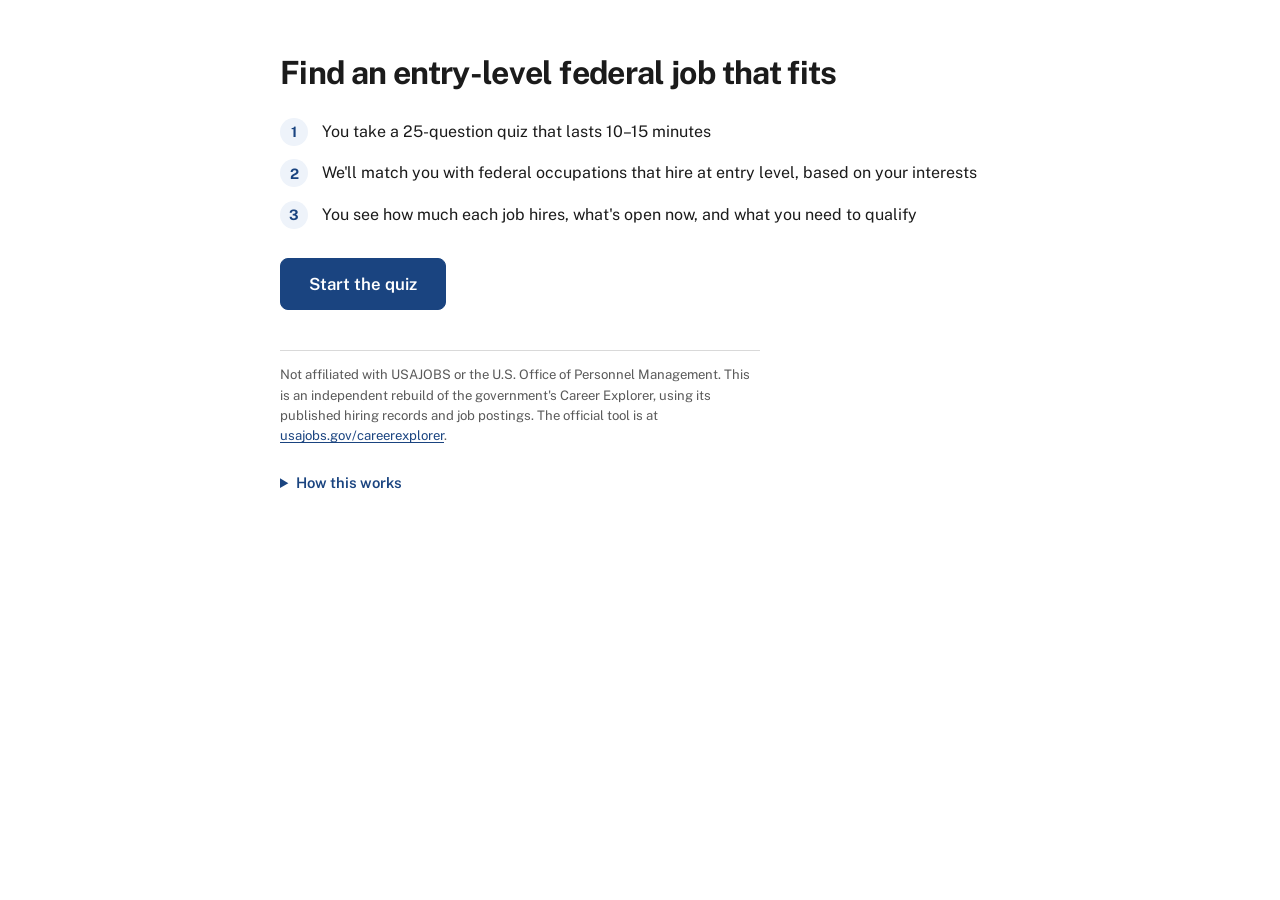
==== site/index.html @ 8470b0a8 "Show the methodology, and the 0-4 ratings behind every result A "How this works" note on the intro e" ====
<!doctype html>
<html lang="en">
<head>
<meta charset="utf-8">
<meta name="viewport" content="width=device-width,initial-scale=1">
<title>Entry-Level Federal Career Explorer</title>
<link rel="preconnect" href="https://fonts.googleapis.com">
<link rel="preconnect" href="https://fonts.gstatic.com" crossorigin>
<link href="https://fonts.googleapis.com/css2?family=Public+Sans:wght@400;600;700&display=swap" rel="stylesheet">
<link rel="stylesheet" href="style.css?v=1787871289">
</head>
<body>
<main>
  <section id="intro">
    <h1>Find an entry-level federal job that fits</h1>
    <ul class="steps">
      <li>You take a <span id="qcount">25</span>-question quiz that lasts 10&ndash;15 minutes</li>
      <li>We'll match you with federal occupations that hire at entry level, based on your interests</li>
      <li>You see how much each job hires, what's open now, and what you need to qualify</li>
    </ul>
    <button id="start">Start the quiz</button>
    <p class="footnote">Not affiliated with USAJOBS or the U.S. Office of Personnel Management.
    This is an independent rebuild of the government's Career Explorer, using its published
    hiring records and job postings. The official tool is at
    <a href="https://www.usajobs.gov/careerexplorer/" target="_blank" rel="noopener">usajobs.gov/careerexplorer</a>.</p>

    <details class="method">
      <summary>How this works</summary>
      <p>Every one of the 302 occupations carries a rating from 0 to 4 on each question:
      0 means that kind of work is not part of the job, 4 means it is the core of it. Your
      answers become 25 numbers too, and occupations are ranked by how closely the two sets
      move together. You can see the ratings behind any result on its card.</p>

      <p>The ratings are a language model's reading of each occupation, based on real job
      postings rather than job titles. They are a judgement, not a measurement, and the
      thing that gets tested is whether the questions tell occupations <em>apart</em> —
      never whether the ratings are right.</p>

      <p>The questions are written and then measured the same way. A question everything
      scores the same on is useless, and two occupations rated alike can never be separated
      by any answer you give. The official 32 questions leave the biggest entry-level
      hirers at 0.17 average similarity to each other; these 25 get that to 0.07.</p>

      <p>Everything else on a card comes from federal records: hires are OPM personnel data
      from 2021 on, averaged per year; openings are current USAJOBS postings, counting only
      those open to the public, students or recent graduates; the education requirement
      combines posting text, OPM's published standard, and what people hired into the job
      actually held.</p>

      <p><a href="https://github.com/abigailhaddad/usajobs-career-explorer" target="_blank" rel="noopener">Code
      and full methodology on GitHub</a>.</p>
    </details>
  </section>

  <section id="quiz" hidden>
    <div class="bar"><i id="progress"></i></div>
    <p class="muted" id="counter"></p>
    <p class="qlabel">How interested are you in doing this at work?</p>
    <p id="qtext"></p>
    <div class="opts" id="opts"></div>
    <div class="nav"><button id="back">Back</button>
      <button id="done" hidden>See results</button></div>
  </section>

  <section id="results" hidden>
    <h1>Your results</h1>
    <p class="muted">Ranked by how well the work matches what you said you wanted.</p>
    <p class="muted" id="trendline"></p>
    <div class="controls">
      <label class="check"><input type="checkbox" id="onlyOpen">
        <span>Only show occupations with a job open right now
          <em>Jobs anyone can apply to — not the ones limited to current federal employees</em>
        </span></label>
      <label class="check"><input type="checkbox" id="onlyReal">
        <span>Hide occupations that barely hire
          <em>Fewer than about 50 permanent entry-level hires a year, across the whole government</em>
        </span></label>
      <button id="edit">Back to the questions</button>
      <button id="retake">Start over</button>
      <button id="copylink">Copy link to these results</button>
    </div>
    <p class="muted" id="filtered"></p>
    <div id="cards"></div>
  </section>
</main>
<script src="app.js?v=1787871271"></script>
</body>
</html>
---- site/style.css ----
:root{--bg:#fff;--fg:#1b1b1b;--mut:#5a5a5a;--line:#d9d9d9;--accent:#1a4480;
--accent-soft:#eef3fa;--good:#0b6b3a;--goodbg:#e7f4ec;--warn:#8a5300;--warnbg:#fdf3e2;
--bad:#8b1a1a;--badbg:#fbeaea;--card:#fff;--shadow:0 1px 2px rgba(27,27,27,.05);}
@media (prefers-color-scheme:dark){:root{--bg:#14161a;--fg:#eceef1;--mut:#a4abb5;--line:#31363e;
--accent:#8fb4e8;--accent-soft:#1d2634;--good:#7ddba4;--goodbg:#14301f;--warn:#f0c479;--warnbg:#33270f;
--bad:#f0a0a0;--badbg:#331616;--card:#191c21;--shadow:none;}}

*{box-sizing:border-box}
body{margin:0;background:var(--bg);color:var(--fg);
font:16px/1.6 "Public Sans",system-ui,-apple-system,"Segoe UI",Roboto,sans-serif}
main{max-width:760px;margin:0 auto;padding:48px 20px 96px}
h1{font-size:2rem;line-height:1.2;letter-spacing:-.02em;margin:.2em 0 .5em}
h2{font-size:1.15rem;line-height:1.35;margin:.4em 0}
a{color:var(--accent);text-underline-offset:2px}
.muted{color:var(--mut);font-size:.9rem}
:focus-visible{outline:2px solid var(--accent);outline-offset:2px;border-radius:4px}

button{font:inherit;font-weight:600;cursor:pointer;border:1px solid var(--line);
background:var(--card);color:var(--fg);border-radius:8px;padding:10px 16px;
transition:border-color .12s,background .12s}
button:hover{border-color:var(--accent)}
#start{background:var(--accent);border-color:var(--accent);color:var(--bg);
padding:12px 28px;font-size:1.05rem}
#start:hover{filter:brightness(1.12)}

/* intro */
.steps{list-style:none;counter-reset:step;padding:0;margin:26px 0 30px;display:grid;gap:16px}
.steps li{counter-increment:step;padding-left:42px;position:relative}
.steps li::before{content:counter(step);position:absolute;left:0;top:-1px;
width:28px;height:28px;border-radius:50%;background:var(--accent-soft);color:var(--accent);
font-weight:700;font-size:.9rem;display:grid;place-items:center}
.footnote{font-size:.82rem;color:var(--mut);border-top:1px solid var(--line);
padding-top:14px;margin-top:40px;max-width:60ch;line-height:1.55}

/* quiz */
.bar{height:4px;background:var(--line);border-radius:2px;overflow:hidden;margin:0 0 10px}
.bar>i{display:block;height:100%;background:var(--accent);transition:width .25s}
#qtext{font-size:1.25rem;line-height:1.45;font-weight:600;margin:6px 0 4px;min-height:3.6em}
.opts{display:grid;gap:10px;margin:18px 0}
.opts button{text-align:left;font-weight:400;padding:13px 16px}
.opts button:hover{background:var(--accent-soft)}
.opts button.sel{border-color:var(--accent);background:var(--accent-soft);font-weight:600}
.nav{display:flex;gap:8px;margin-top:20px}
.nav button{font-weight:400;color:var(--mut)}
.nav button:disabled{opacity:.4;cursor:default}

/* results */
.controls{display:flex;flex-wrap:wrap;gap:16px 24px;align-items:flex-start;margin:20px 0;
padding:16px;border:1px solid var(--line);border-radius:12px;background:var(--card);box-shadow:var(--shadow)}
label{display:flex;gap:6px;align-items:center}
input[type=checkbox]{accent-color:var(--accent);width:17px;height:17px;margin-top:2px}
.check{align-items:flex-start;gap:10px}
.check em{display:block;font-style:normal;font-size:.85rem;color:var(--mut);margin-top:2px}
#retake{margin-left:auto;font-weight:400}

.card{border:1px solid var(--line);border-radius:12px;padding:22px 24px;margin:18px 0;
background:var(--card);box-shadow:var(--shadow)}
.card h2{display:flex;justify-content:space-between;gap:12px;align-items:baseline;margin-top:0}
.card>p.muted{margin:6px 0 12px;line-height:1.55}
.rank{color:var(--mut);font-weight:400;font-size:.9rem;white-space:nowrap}
.flag{display:inline-block;border-radius:999px;padding:3px 11px;font-size:.8rem;
font-weight:600;margin:3px 6px 3px 0}
.f-bad{background:var(--badbg);color:var(--bad)}
.f-warn{background:var(--warnbg);color:var(--warn)}
.f-good{background:var(--goodbg);color:var(--good)}
.facts{display:grid;grid-template-columns:repeat(auto-fit,minmax(170px,1fr));gap:14px;margin:16px 0 4px}
.fact{border-left:3px solid var(--accent-soft);padding-left:12px}
.fact b{display:block;font-size:1.5rem;font-weight:700;letter-spacing:-.01em;line-height:1.2}
details{margin-top:14px}
summary{cursor:pointer;color:var(--accent);font-weight:600;font-size:.92rem}
summary:hover{text-decoration:underline;text-underline-offset:2px}
.joblist{max-height:320px;overflow-y:auto;margin:8px 0}
table{border-collapse:collapse;width:100%;font-size:.9rem;margin-top:10px;
font-variant-numeric:tabular-nums}
td,th{border-bottom:1px solid var(--line);padding:8px 10px;text-align:left}
th{font-weight:600;color:var(--mut)}
.qlabel{color:var(--mut);font-size:.9rem;margin:18px 0 2px}

/* Methodology disclosure on the intro, and the per-card rating tables. */
details.method { margin-top: 1.5rem; font-size: .9rem; color: #555; }
details.method summary { cursor: pointer; font-weight: 600; color: #1a4480; }
details.method p { margin: .75rem 0; line-height: 1.5; }
table.ratings { width: 100%; border-collapse: collapse; margin-top: .5rem; }
table.ratings td { padding: .25rem .5rem; vertical-align: top; border-top: 1px solid #eee; }
table.ratings td.score { width: 2rem; font-weight: 700; text-align: center; color: #1a4480; }
table.ratings tr:first-child td { border-top: 0; }
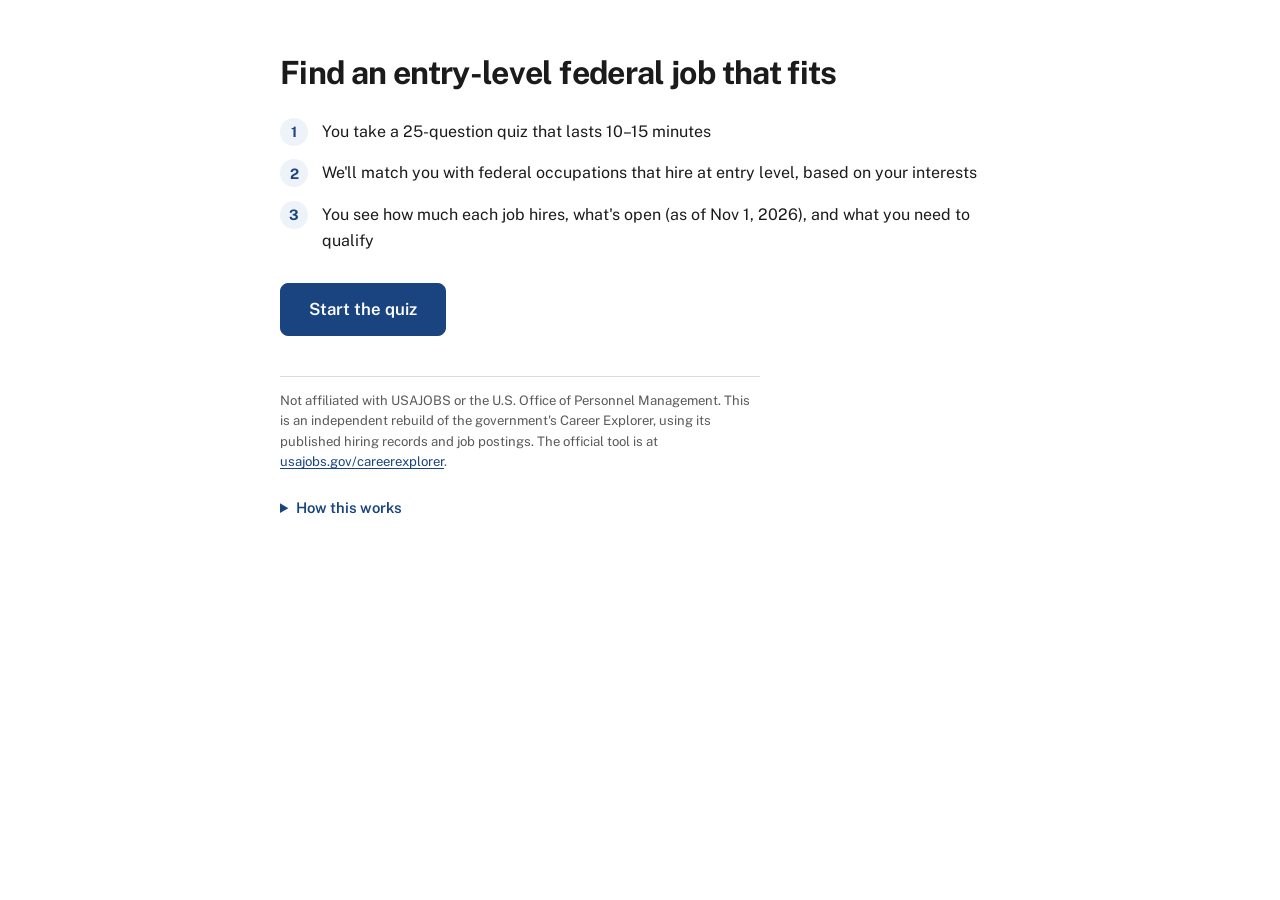
==== commit 6764b1ef: "Refresh data through 2026-11-01 (12-month posting window) Co-Authored-By: Claude Opus 5.5 <noreply@a" ====
--- a/site/index.html
+++ b/site/index.html
@@ -7,7 +7,7 @@
 <link rel="preconnect" href="https://fonts.googleapis.com">
 <link rel="preconnect" href="https://fonts.gstatic.com" crossorigin>
 <link href="https://fonts.googleapis.com/css2?family=Public+Sans:wght@400;600;700&display=swap" rel="stylesheet">
-<link rel="stylesheet" href="style.css?v=1787871289">
+<link rel="stylesheet" href="style.css?v=bae8c506dd">
 </head>
 <body>
 <main>
@@ -16,7 +16,7 @@
     <ul class="steps">
       <li>You take a <span id="qcount">25</span>-question quiz that lasts 10&ndash;15 minutes</li>
       <li>We'll match you with federal occupations that hire at entry level, based on your interests</li>
-      <li>You see how much each job hires, what's open now, and what you need to qualify</li>
+      <li>You see how much each job hires, what's open<span id="asof"></span>, and what you need to qualify</li>
     </ul>
     <button id="start">Start the quiz</button>
     <p class="footnote">Not affiliated with USAJOBS or the U.S. Office of Personnel Management.
@@ -26,29 +26,27 @@
 
     <details class="method">
       <summary>How this works</summary>
-      <p>Every one of the 302 occupations carries a rating from 0 to 4 on each question:
-      0 means that kind of work is not part of the job, 4 means it is the core of it. Your
-      answers become 25 numbers too, and occupations are ranked by how closely the two sets
-      move together. You can see the ratings behind any result on its card.</p>
+      <p>You rate 25 kinds of work by how much you'd want to do them.</p>
 
-      <p>The ratings are a language model's reading of each occupation, based on real job
-      postings rather than job titles. They are a judgement, not a measurement, and the
-      thing that gets tested is whether the questions tell occupations <em>apart</em> —
-      never whether the ratings are right.</p>
+      <p>Every job here has its own score for those same 25 things, from 0 to 4.
+      A 0 means that kind of work isn't part of the job. A 4 means it's most of
+      what the job is. We compare your answers to those scores and show you the
+      closest matches. You can see the scores for any job on its card.</p>
 
-      <p>The questions are written and then measured the same way. A question everything
-      scores the same on is useless, and two occupations rated alike can never be separated
-      by any answer you give. The official 32 questions leave the biggest entry-level
-      hirers at 0.17 average similarity to each other; these 25 get that to 0.07.</p>
+      <p>An AI wrote those scores, reading real job postings for each one rather
+      than going off the job title. We haven't checked every job by hand, so
+      treat the scores as a starting point and not the last word.</p>
 
-      <p>Everything else on a card comes from federal records: hires are OPM personnel data
-      from 2021 on, averaged per year; openings are current USAJOBS postings, counting only
-      those open to the public, students or recent graduates; the education requirement
-      combines posting text, OPM's published standard, and what people hired into the job
-      actually held.</p>
+      <p>The rest of what you see on a card comes from government records: how
+      many people the job hires in a year, how many openings are posted right
+      now, and what education it asks for.</p>
 
-      <p><a href="https://github.com/abigailhaddad/usajobs-career-explorer" target="_blank" rel="noopener">Code
-      and full methodology on GitHub</a>.</p>
+      <p><a href="appendix" target="_blank" rel="noopener">See how the quiz was
+      built</a> — for all 302 jobs, the postings the model read, the questions it
+      was asked, and the scores it gave back.</p>
+
+      <p><a href="https://github.com/abigailhaddad/usajobs-career-explorer/blob/main/METHODOLOGY.md" target="_blank" rel="noopener">Code
+      and full details on GitHub</a>.</p>
     </details>
   </section>
 
@@ -83,6 +81,6 @@
     <div id="cards"></div>
   </section>
 </main>
-<script src="app.js?v=1787871271"></script>
+<script src="app.js?v=a677646649"></script>
 </body>
 </html>
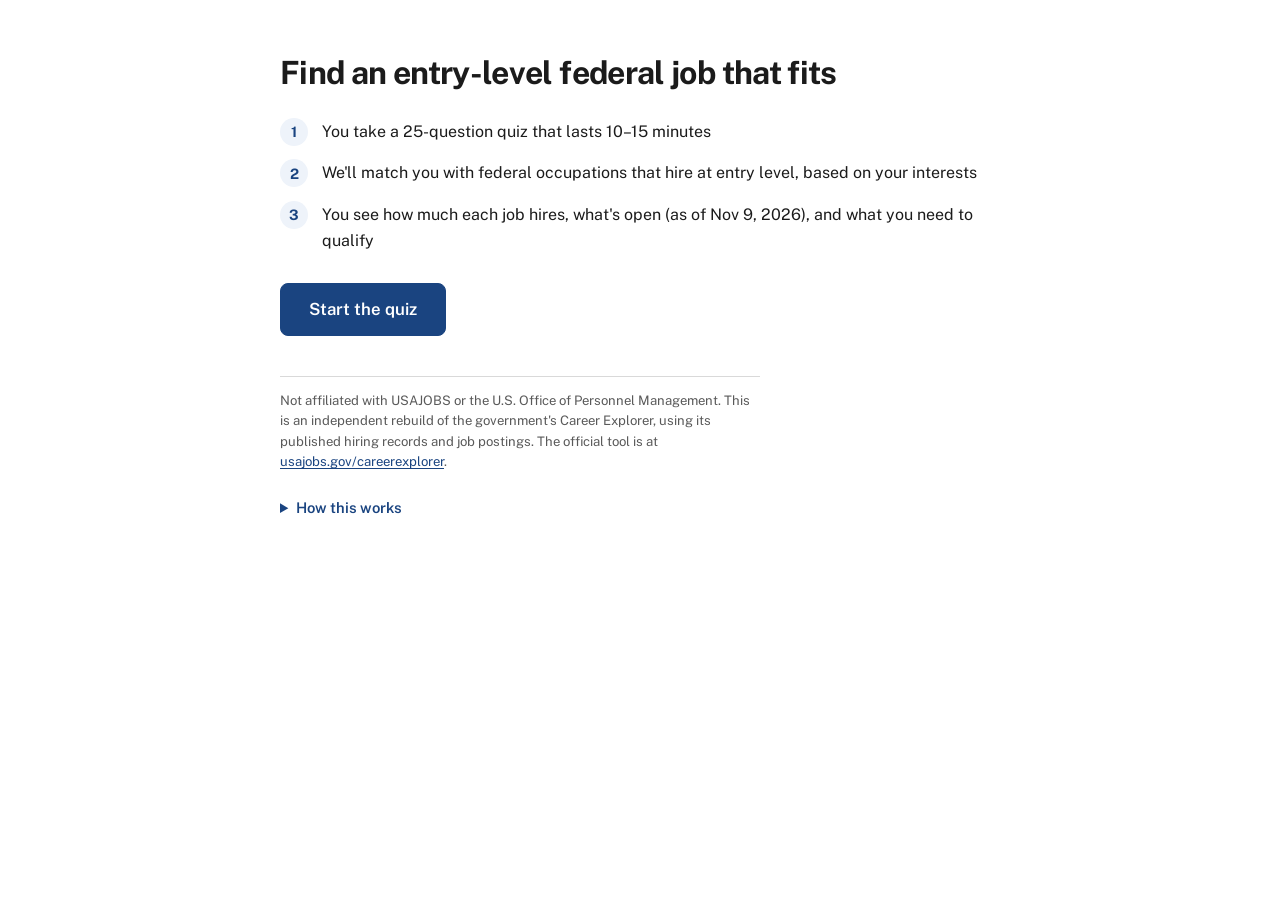
==== commit 815297fe: "Fix the appendix page on phones, dark-mode colours, share tags Co-Authored-By: Claude Fable 5.2 <nor" ====
--- a/site/index.html
+++ b/site/index.html
@@ -4,17 +4,24 @@
 <meta charset="utf-8">
 <meta name="viewport" content="width=device-width,initial-scale=1">
 <title>Entry-Level Federal Career Explorer</title>
+<meta name="description" content="Take a quiz about the work you'd want to do and see which entry-level federal occupations match, how many people each one hires, what is open now, and what you need to qualify.">
+<meta property="og:type" content="website">
+<meta property="og:title" content="Entry-Level Federal Career Explorer">
+<meta property="og:description" content="Take a quiz about the work you'd want to do and see which entry-level federal occupations match, how many people each one hires, what is open now, and what you need to qualify.">
+<meta property="og:url" content="https://usajobs-career-explorer.abigailhaddad.com/">
+<meta name="twitter:card" content="summary">
+<link rel="icon" href="data:image/svg+xml,%3Csvg xmlns='http://www.w3.org/2000/svg' viewBox='0 0 32 32'%3E%3Crect width='32' height='32' rx='6' fill='%231a4480'/%3E%3Ctext x='16' y='23' font-family='sans-serif' font-size='20' font-weight='700' text-anchor='middle' fill='white'%3EQ%3C/text%3E%3C/svg%3E">
 <link rel="preconnect" href="https://fonts.googleapis.com">
 <link rel="preconnect" href="https://fonts.gstatic.com" crossorigin>
 <link href="https://fonts.googleapis.com/css2?family=Public+Sans:wght@400;600;700&display=swap" rel="stylesheet">
-<link rel="stylesheet" href="style.css?v=bae8c506dd">
+<link rel="stylesheet" href="style.css?v=d369a8e073">
 </head>
 <body>
 <main>
   <section id="intro">
     <h1>Find an entry-level federal job that fits</h1>
     <ul class="steps">
-      <li>You take a <span id="qcount">25</span>-question quiz that lasts 10&ndash;15 minutes</li>
+      <li>You take a <span id="qcount">25</span>-question quiz that lasts <span class="nw">10&ndash;15 minutes</span></li>
       <li>We'll match you with federal occupations that hire at entry level, based on your interests</li>
       <li>You see how much each job hires, what's open<span id="asof"></span>, and what you need to qualify</li>
     </ul>
--- a/site/style.css
+++ b/site/style.css
@@ -77,10 +77,16 @@
 .qlabel{color:var(--mut);font-size:.9rem;margin:18px 0 2px}
 
 /* Methodology disclosure on the intro, and the per-card rating tables. */
-details.method { margin-top: 1.5rem; font-size: .9rem; color: #555; }
-details.method summary { cursor: pointer; font-weight: 600; color: #1a4480; }
+details.method { margin-top: 1.5rem; font-size: .9rem; color: var(--mut); }
+details.method summary { cursor: pointer; font-weight: 600; color: var(--accent); }
 details.method p { margin: .75rem 0; line-height: 1.5; }
 table.ratings { width: 100%; border-collapse: collapse; margin-top: .5rem; }
-table.ratings td { padding: .25rem .5rem; vertical-align: top; border-top: 1px solid #eee; }
-table.ratings td.score { width: 2rem; font-weight: 700; text-align: center; color: #1a4480; }
+table.ratings td { padding: .25rem .5rem; vertical-align: top; border-top: 1px solid var(--line); }
+table.ratings td.score { width: 2rem; font-weight: 700; text-align: center; color: var(--accent); }
 table.ratings tr:first-child td { border-top: 0; }
+
+.nw{white-space:nowrap}
+@media (max-width:600px){
+  .controls button{width:100%}
+  #retake{margin-left:0}
+}
